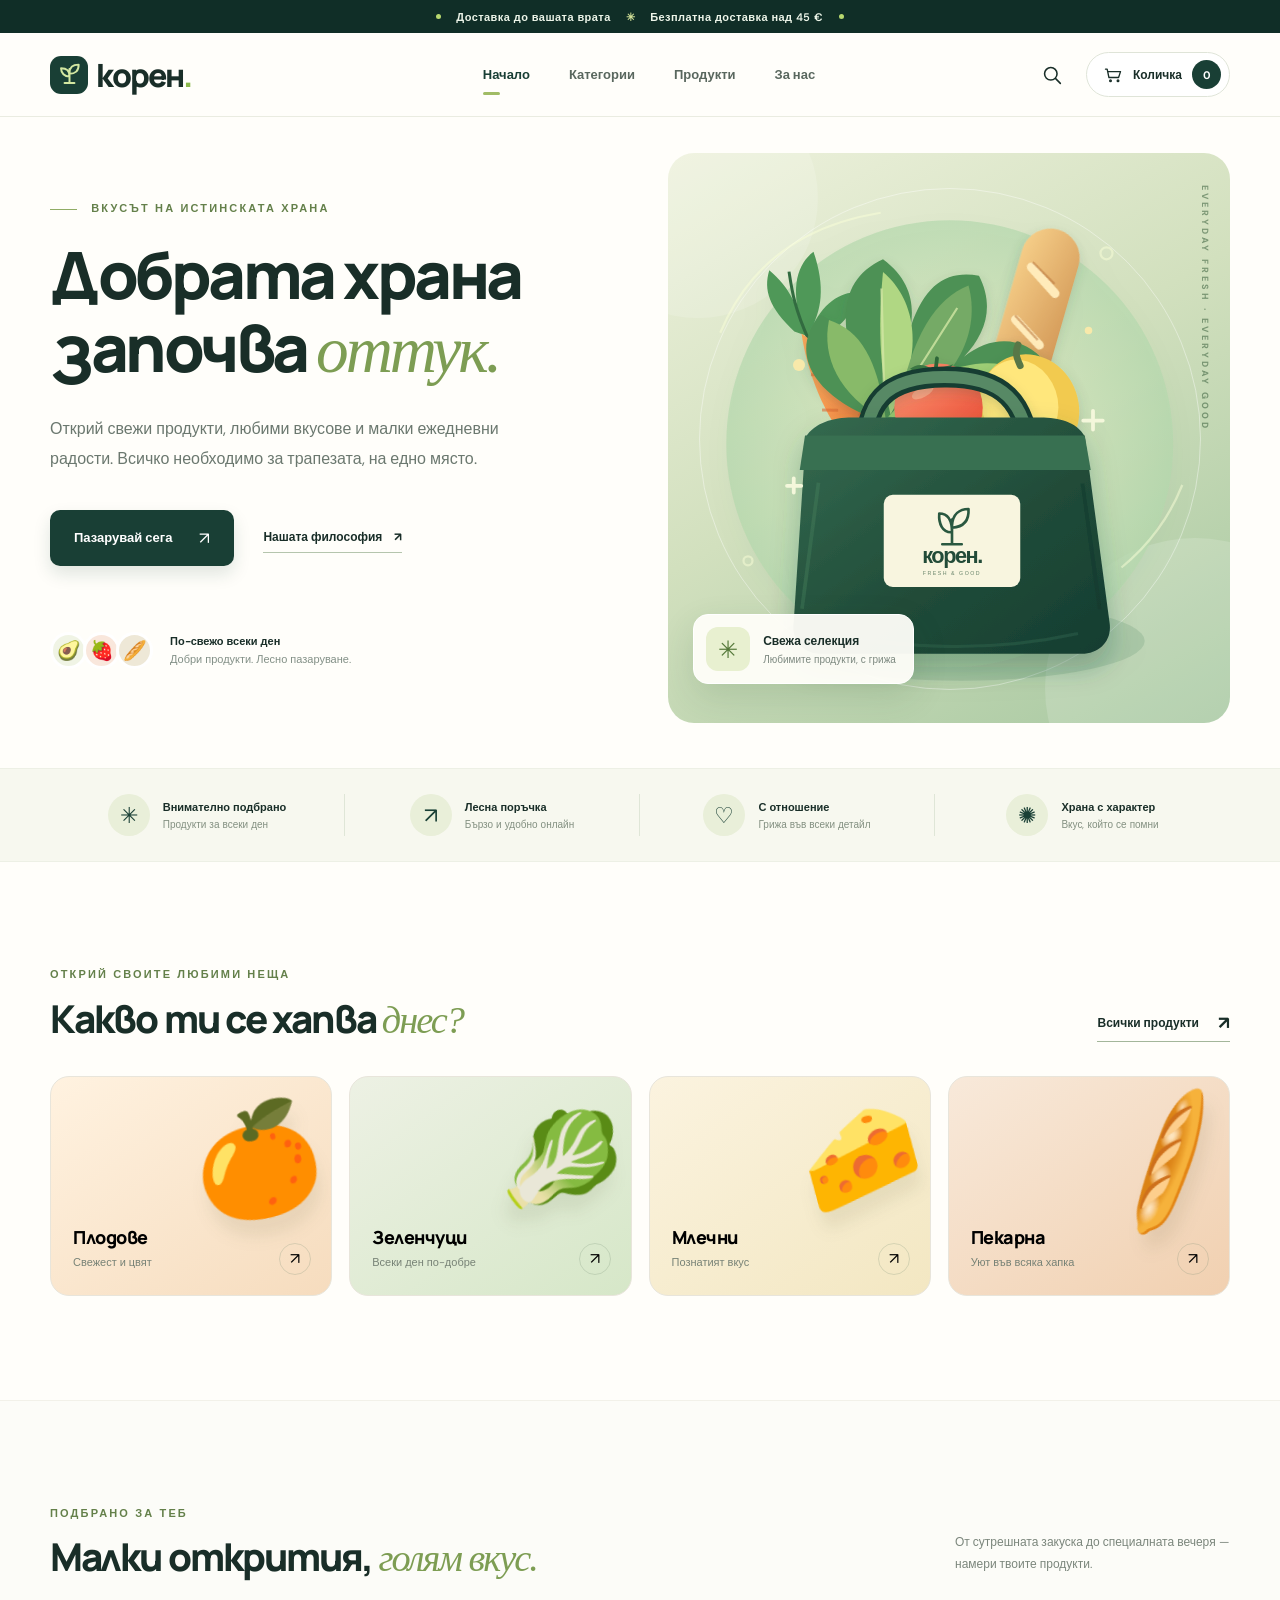
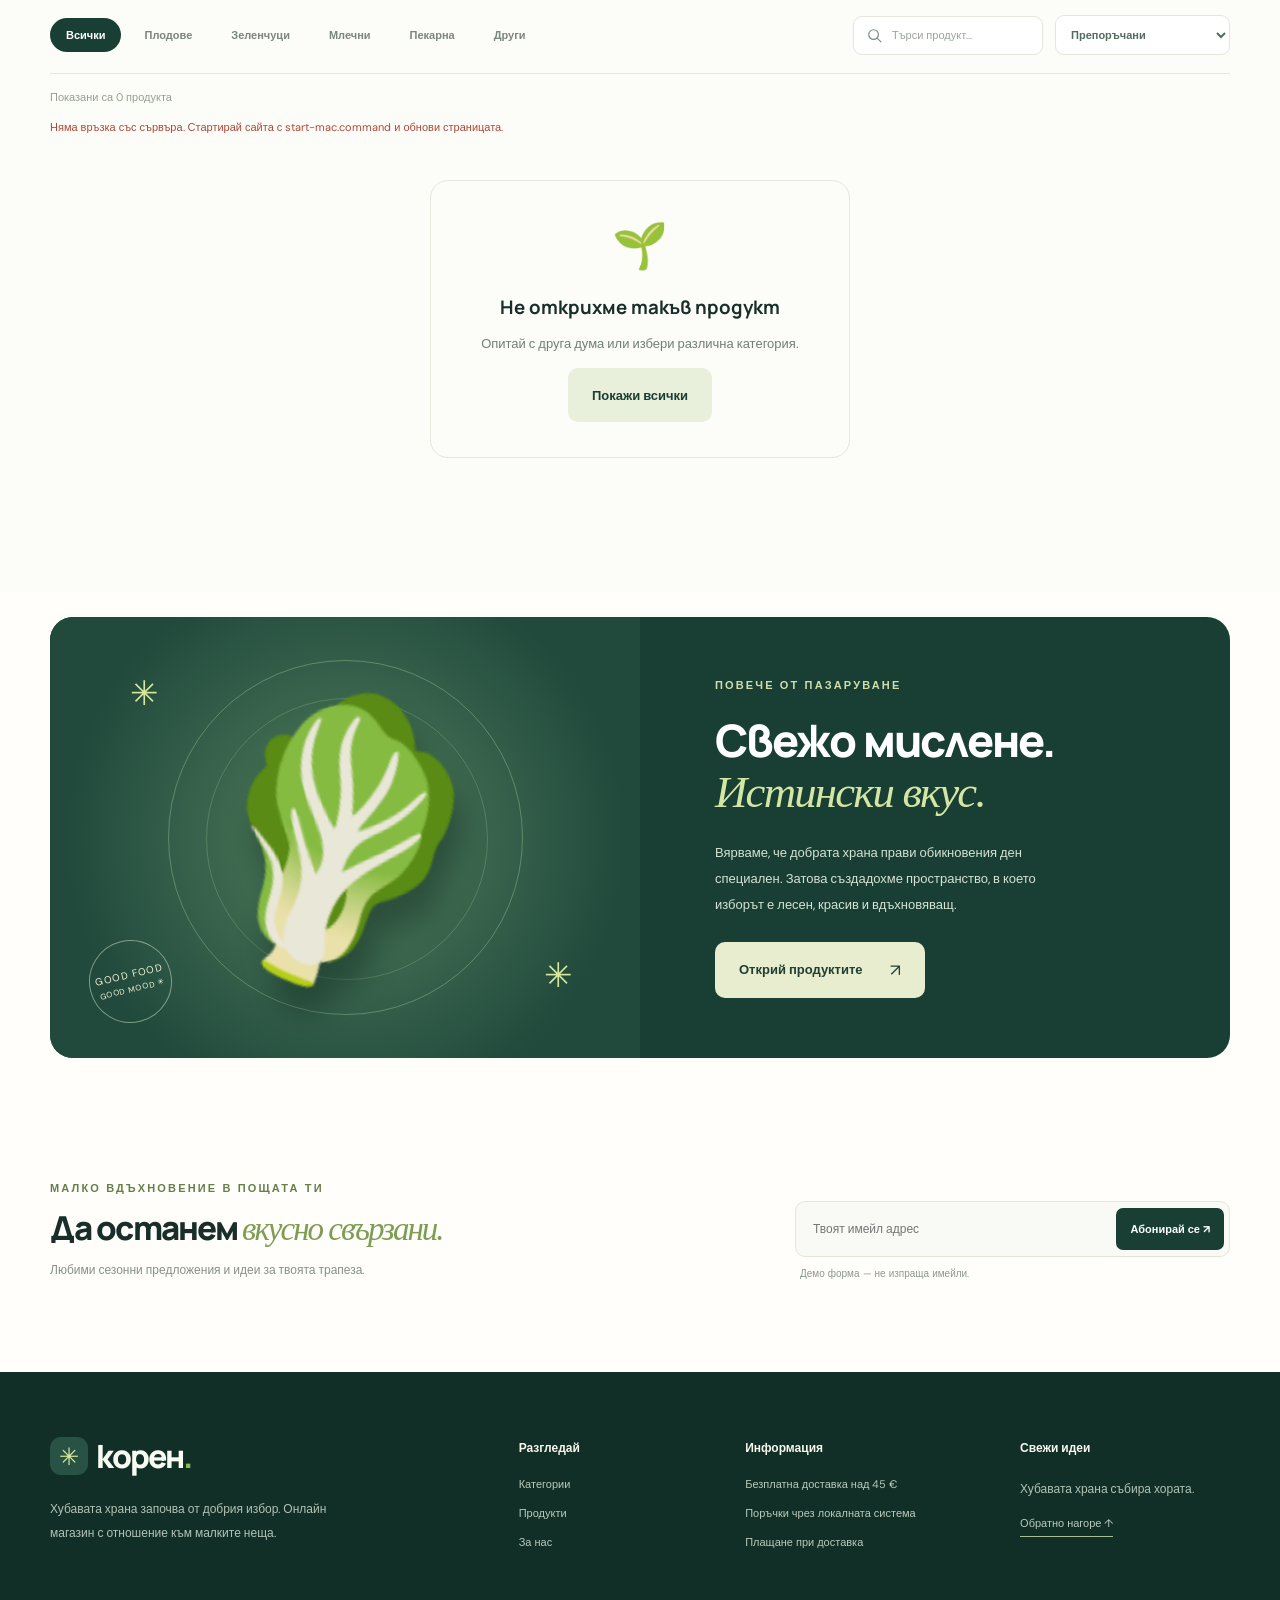
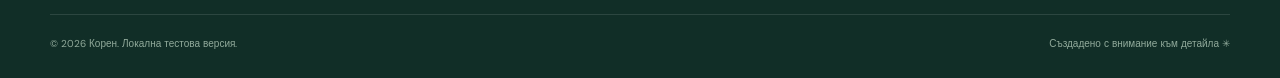
==== index.html @ 438a71ec "Add files via upload" ====
<!doctype html>
<html lang="bg">
<head>
  <meta charset="utf-8" />
  <meta name="viewport" content="width=device-width, initial-scale=1" />
  <meta name="theme-color" content="#193f35" />
  <meta name="description" content="Корен — модерен онлайн магазин за свежи плодове, зеленчуци и внимателно подбрани хранителни продукти." />
  <title>Корен — свежест, която има значение</title>
  <link rel="icon" type="image/svg+xml" href="assets/favicon.svg" />
  <link rel="preconnect" href="https://fonts.googleapis.com" />
  <link rel="preconnect" href="https://fonts.gstatic.com" crossorigin />
  <link href="https://fonts.googleapis.com/css2?family=DM+Sans:wght@400;500;600;700&family=Manrope:wght@400;500;600;700;800&display=swap" rel="stylesheet" />
  <link rel="stylesheet" href="styles.css" />
  <script defer src="app.js"></script>
</head>
<body>
  <a class="skip-link" href="#products">Към продуктите</a>
  <div class="announcement"><span class="announcement-dot"></span> Доставка до вашата врата <span class="announcement-separator">✳</span> Безплатна доставка над 45 € <span class="announcement-dot"></span></div>

  <div class="payment-result" id="paymentResult" role="status" aria-live="polite" hidden></div>

  <header class="site-header" id="top">
    <div class="container header-inner">
      <a class="brand" href="#top" aria-label="Корен — начало">
        <span class="brand-mark" aria-hidden="true"><svg viewBox="0 0 44 44" fill="none"><path d="M22 34V14M22 25c-7 0-12-5-12-12 8 0 12 3 12 12Zm0-5c0-8 5-12 13-12 0 9-5 13-13 13" stroke="currentColor" stroke-width="2.8" stroke-linecap="round" stroke-linejoin="round"/><path d="M15 34h14" stroke="currentColor" stroke-width="2.8" stroke-linecap="round"/></svg></span>
        <span class="brand-name">корен<span class="brand-period">.</span></span>
      </a>
      <nav class="desktop-nav" aria-label="Главна навигация">
        <a class="nav-active" href="#top">Начало</a>
        <a href="#categories">Категории</a>
        <a href="#products">Продукти</a>
        <a href="#story">За нас</a>
      </nav>
      <div class="header-actions">
        <button class="icon-button search-toggle" id="searchToggle" type="button" aria-label="Търси продукти" title="Търси продукти"><svg viewBox="0 0 24 24" fill="none" stroke="currentColor" stroke-width="1.7"><circle cx="10.7" cy="10.7" r="6.8"/><path d="m16 16 5.1 5.1" stroke-linecap="round"/></svg></button>
        <button class="cart-toggle" id="cartToggle" type="button" aria-label="Отвори количката"><svg viewBox="0 0 24 24" fill="none" stroke="currentColor" stroke-width="1.6" aria-hidden="true"><path d="M3 5h2l2.1 10h11.6L21 8H6" stroke-linejoin="round" stroke-linecap="round"/><circle cx="9" cy="19" r="1"/><circle cx="18" cy="19" r="1"/></svg><span>Количка</span><span class="cart-count" id="cartCount" aria-live="polite">0</span></button>
        <button class="mobile-menu-toggle icon-button" id="mobileToggle" type="button" aria-expanded="false" aria-controls="mobileNav" aria-label="Отвори менюто"><svg viewBox="0 0 24 24" fill="none" stroke="currentColor" stroke-width="1.7"><path d="M4 7h16M4 12h16M4 17h16" stroke-linecap="round"/></svg></button>
      </div>
    </div>
    <nav class="mobile-nav" id="mobileNav" aria-label="Мобилна навигация" hidden><a href="#top">Начало</a><a href="#categories">Категории</a><a href="#products">Продукти</a><a href="#story">За нас</a></nav>
  </header>

  <main>
    <section class="hero container" aria-labelledby="hero-heading">
      <div class="hero-content">
        <p class="eyebrow"><span class="mini-line"></span> ВКУСЪТ НА ИСТИНСКАТА ХРАНА</p>
        <h1 id="hero-heading">Добрата храна<br />започва <em>оттук.</em></h1>
        <p class="hero-description">Открий свежи продукти, любими вкусове и малки ежедневни радости. Всичко необходимо за трапезата, на едно място.</p>
        <div class="hero-buttons"><a href="#products" class="button button-primary">Пазарувай сега <span class="button-arrow" aria-hidden="true">↗</span></a><a href="#story" class="text-link">Нашата философия <span aria-hidden="true">↗</span></a></div>
        <div class="hero-social-proof"><div class="small-illustrations" aria-hidden="true"><span>🥑</span><span>🍓</span><span>🥖</span></div><div><strong>По-свежо всеки ден</strong><small>Добри продукти. Лесно пазаруване.</small></div></div>
      </div>
      <div class="hero-visual">
        <div class="hero-shape hero-shape-one" aria-hidden="true"></div>
        <div class="hero-shape hero-shape-two" aria-hidden="true"></div>
        <img class="hero-illustration" src="assets/hero-market.svg" alt="Илюстрация на платнена чанта със свежи плодове, зеленчуци и хляб" />
        <div class="hero-float"><div class="float-icon">✳</div><div><strong>Свежа селекция</strong><span>Любимите продукти, с грижа</span></div></div>
        <span class="hero-vertical" aria-hidden="true">EVERYDAY FRESH · EVERYDAY GOOD</span>
      </div>
    </section>

    <section class="trust-strip" aria-label="Предимства на магазина"><div class="container trust-items">
      <div class="trust-item"><span class="trust-symbol" aria-hidden="true">✳</span><span><strong>Внимателно подбрано</strong><small>Продукти за всеки ден</small></span></div>
      <div class="trust-item"><span class="trust-symbol" aria-hidden="true">↗</span><span><strong>Лесна поръчка</strong><small>Бързо и удобно онлайн</small></span></div>
      <div class="trust-item"><span class="trust-symbol" aria-hidden="true">♡</span><span><strong>С отношение</strong><small>Грижа във всеки детайл</small></span></div>
      <div class="trust-item"><span class="trust-symbol" aria-hidden="true">✺</span><span><strong>Храна с характер</strong><small>Вкус, който се помни</small></span></div>
    </div></section>

    <section class="section categories-section container" id="categories" aria-labelledby="categories-title">
      <div class="section-heading"><div><p class="eyebrow">ОТКРИЙ СВОИТЕ ЛЮБИМИ НЕЩА</p><h2 id="categories-title">Какво ти се хапва <em>днес?</em></h2></div><a href="#products" class="outline-link" id="showAllCategories">Всички продукти <span aria-hidden="true">↗</span></a></div>
      <div class="categories-grid" id="categoriesGrid">
        <button class="category-card category-fruit" type="button" data-category="Плодове"><span class="category-emoji" aria-hidden="true">🍊</span><span class="category-copy"><strong>Плодове</strong><small>Свежест и цвят</small></span><span class="round-arrow" aria-hidden="true">↗</span></button>
        <button class="category-card category-veg" type="button" data-category="Зеленчуци"><span class="category-emoji" aria-hidden="true">🥬</span><span class="category-copy"><strong>Зеленчуци</strong><small>Всеки ден по-добре</small></span><span class="round-arrow" aria-hidden="true">↗</span></button>
        <button class="category-card category-dairy" type="button" data-category="Млечни"><span class="category-emoji" aria-hidden="true">🧀</span><span class="category-copy"><strong>Млечни</strong><small>Познатият вкус</small></span><span class="round-arrow" aria-hidden="true">↗</span></button>
        <button class="category-card category-bread" type="button" data-category="Пекарна"><span class="category-emoji" aria-hidden="true">🥖</span><span class="category-copy"><strong>Пекарна</strong><small>Уют във всяка хапка</small></span><span class="round-arrow" aria-hidden="true">↗</span></button>
      </div>
    </section>

    <section class="section products-section" id="products" aria-labelledby="products-title"><div class="container">
      <div class="section-heading products-heading"><div><p class="eyebrow">ПОДБРАНО ЗА ТЕБ</p><h2 id="products-title">Малки открития, <em>голям вкус.</em></h2></div><p class="section-intro">От сутрешната закуска до специалната вечеря — намери твоите продукти.</p></div>
      <div class="catalog-toolbar"><div class="filter-list" role="group" aria-label="Филтри по категория" id="categoryFilters"><button class="filter-button selected" type="button" data-filter="Всички" aria-pressed="true">Всички</button><button class="filter-button" type="button" data-filter="Плодове" aria-pressed="false">Плодове</button><button class="filter-button" type="button" data-filter="Зеленчуци" aria-pressed="false">Зеленчуци</button><button class="filter-button" type="button" data-filter="Млечни" aria-pressed="false">Млечни</button><button class="filter-button" type="button" data-filter="Пекарна" aria-pressed="false">Пекарна</button><button class="filter-button" type="button" data-filter="Други" aria-pressed="false">Други</button></div><div class="catalog-controls"><label class="catalog-search"><svg viewBox="0 0 24 24" fill="none" stroke="currentColor" stroke-width="1.7" aria-hidden="true"><circle cx="10.7" cy="10.7" r="6.8"/><path d="m16 16 5.1 5.1" stroke-linecap="round"/></svg><input id="productSearch" type="search" placeholder="Търси продукт..." aria-label="Търси продукт" /></label><label class="select-wrap"><span class="sr-only">Подреди продукти</span><select id="sortProducts"><option value="featured">Препоръчани</option><option value="priceAsc">Цена: ниска към висока</option><option value="priceDesc">Цена: висока към ниска</option><option value="name">По име</option></select></label></div></div>
      <p class="results-count" id="resultsCount" aria-live="polite"></p><p id="serverStatus" class="results-count" aria-live="polite">Свързване с магазина...</p>
      <div class="product-grid" id="productGrid"></div>
      <div class="no-results" id="noResults" hidden><span>🌱</span><h3>Не открихме такъв продукт</h3><p>Опитай с друга дума или избери различна категория.</p><button class="button button-secondary" type="button" id="resetFilters">Покажи всички</button></div>
    </div></section>

    <section class="container feature-section" id="story" aria-labelledby="story-title"><div class="feature-panel"><div class="feature-visual"><div class="feature-art-circle"></div><span class="feature-leaf feature-leaf-one">✳</span><span class="feature-leaf feature-leaf-two">✳</span><span class="feature-big-icon" aria-hidden="true">🥬</span><div class="feature-seal">GOOD FOOD<br /><span>GOOD MOOD ✳</span></div></div><div class="feature-content"><p class="eyebrow eyebrow-light">ПОВЕЧЕ ОТ ПАЗАРУВАНЕ</p><h2 id="story-title">Свежо мислене.<br /><em>Истински вкус.</em></h2><p>Вярваме, че добрата храна прави обикновения ден специален. Затова създадохме пространство, в което изборът е лесен, красив и вдъхновяващ.</p><a class="button button-cream" href="#products">Открий продуктите <span class="button-arrow" aria-hidden="true">↗</span></a></div></div></section>

    <section class="container newsletter-section" aria-labelledby="newsletter-title"><div><p class="eyebrow">МАЛКО ВДЪХНОВЕНИЕ В ПОЩАТА ТИ</p><h2 id="newsletter-title">Да останем <em>вкусно свързани.</em></h2><p>Любими сезонни предложения и идеи за твоята трапеза.</p></div><form id="newsletterForm" class="newsletter-form"><label class="sr-only" for="newsletterEmail">Имейл адрес</label><input id="newsletterEmail" type="email" placeholder="Твоят имейл адрес" autocomplete="email" required /><button type="submit" aria-label="Демонстрация на абонамент">Абонирай се ↗</button><span class="form-message" id="newsletterMessage" aria-live="polite">Демо форма — не изпраща имейли.</span></form></section>
  </main>

  <footer class="site-footer"><div class="container"><div class="footer-grid"><div class="footer-about"><a class="brand brand-footer" href="#top"><span class="brand-mark" aria-hidden="true">✳</span><span class="brand-name">корен<span class="brand-period">.</span></span></a><p>Хубавата храна започва от добрия избор. Онлайн магазин с отношение към малките неща.</p></div><div class="footer-column"><h3>Разгледай</h3><a href="#categories">Категории</a><a href="#products">Продукти</a><a href="#story">За нас</a></div><div class="footer-column"><h3>Информация</h3><span>Безплатна доставка над 45 €</span><span>Поръчки чрез локалната система</span><span>Плащане при доставка</span></div><div class="footer-column"><h3>Свежи идеи</h3><p>Хубавата храна събира хората.</p><a href="#top" class="back-to-top">Обратно нагоре ↑</a></div></div><div class="footer-bottom"><span>© <span id="currentYear"></span> Корен. Локална тестова версия.</span><span>Създадено с внимание към детайла ✳</span></div></div></footer>

  <div class="overlay" id="overlay" hidden></div>
  <aside class="cart-drawer" id="cartDrawer" role="dialog" aria-modal="true" aria-label="Твоята количка" aria-hidden="true" tabindex="-1"><div class="drawer-header"><div><p class="eyebrow">ТВОЯТ ИЗБОР</p><h2>Количка <span id="drawerItemCount">(0)</span></h2></div><button class="close-button" id="closeCart" aria-label="Затвори количката" type="button">×</button></div><div class="cart-items" id="cartItems"></div><div class="cart-bottom" id="cartBottom"><div class="shipping-progress" id="shippingProgress"></div><div class="summary-line"><span>Продукти</span><strong id="subtotal">0,00 €</strong></div><div class="summary-line"><span>Доставка</span><strong id="delivery">0,00 €</strong></div><div class="summary-total"><span>Общо</span><strong id="total">0,00 €</strong></div><button id="checkoutButton" class="button button-primary checkout-button" type="button">Към поръчка <span aria-hidden="true">↗</span></button><p class="demo-note">Наличността и окончателната сума се проверяват при изпращане на поръчката.</p></div></aside>

  <div class="modal-shell" id="productModal" role="dialog" aria-modal="true" aria-labelledby="modalProductTitle" aria-hidden="true" tabindex="-1"><button type="button" class="close-button modal-close" id="closeProductModal" aria-label="Затвори">×</button><div id="modalProductContent"></div></div>

  <div class="modal-shell checkout-modal" id="checkoutModal" role="dialog" aria-modal="true" aria-labelledby="checkoutTitle" aria-hidden="true" tabindex="-1"><button type="button" class="close-button modal-close" id="closeCheckout" aria-label="Затвори">×</button><div class="checkout-inner"><p class="eyebrow">ПОСЛЕДНА СТЪПКА</p><h2 id="checkoutTitle">Твоята поръчка</h2><p>Попълни данните за доставка. Те ще бъдат записани локално за обработване на поръчката.</p><form id="checkoutForm"><label>Име и фамилия<input type="text" name="name" autocomplete="name" required minlength="2" /></label><label>Имейл<input type="email" name="email" autocomplete="email" required /></label><label>Телефон<input type="tel" name="phone" autocomplete="tel" required minlength="6" /></label><label>Адрес за доставка<textarea name="address" rows="2" required minlength="8"></textarea></label><label>Начин на плащане<select name="payment_method" id="paymentMethod"><option value="cod">Плащане при доставка</option></select></label><p class="demo-note" id="stripeMethodNote" hidden>Ще бъдеш пренасочен към защитената платежна страница на Stripe.</p><p class="demo-note">Лична информация: предоставените данни се използват за обработка и доставка на поръчката. Публикувай политика за поверителност преди пускане на сайта.</p><div class="checkout-summary"><span>Обща сума:</span><strong id="checkoutTotal"></strong></div><button type="submit" class="button button-primary">Изпрати поръчката ↗</button><p id="checkoutError" class="checkout-error" role="alert" style="color:#b24334"></p></form><div class="checkout-success" id="checkoutSuccess" hidden><span>✳</span><h3>Поръчката е приета!</h3><p>Номер на поръчката: <strong id="orderReference"></strong>. Очаквай връзка за потвърждение на доставката.</p><button type="button" class="button button-secondary" id="finishCheckout">Продължи с пазаруването</button></div></div></div>

  <div class="toast" id="toast" role="status" aria-live="polite"></div>
</body>
</html>
---- styles.css ----
:root{--ink:#192e28;--forest:#193f35;--forest-deep:#102e27;--muted:#708078;--cream:#faf9f4;--paper:#fffefa;--lime:#d6e89d;--line:#e4e8dc;--radius:20px;--shadow:0 20px 55px rgba(21,51,38,.1)}
*{box-sizing:border-box}html{scroll-behavior:smooth;scroll-padding-top:106px}body{margin:0;background:var(--paper);color:var(--ink);font-family:"DM Sans",Arial,sans-serif;-webkit-font-smoothing:antialiased}button,input,select,textarea{font:inherit}button{cursor:pointer}button:disabled{cursor:not-allowed;opacity:.45}a{color:inherit;text-decoration:none}img{display:block;max-width:100%}::selection{background:var(--lime);color:var(--forest)}:focus-visible{outline:3px solid #a0bf56;outline-offset:3px}.container{max-width:1320px;width:min(100% - 100px,1320px);margin-inline:auto}.sr-only{position:absolute;width:1px;height:1px;padding:0;margin:-1px;overflow:hidden;clip:rect(0,0,0,0);white-space:nowrap;border:0}.skip-link{position:fixed;top:-70px;left:16px;background:var(--forest);color:#fff;z-index:200;padding:14px 20px}.skip-link:focus{top:8px}
.announcement{background:var(--forest-deep);color:#edf5e9;min-height:33px;display:flex;justify-content:center;align-items:center;gap:15px;font-size:11px;letter-spacing:.04em;font-weight:600}.announcement-dot{height:5px;width:5px;background:#b8d86f;border-radius:50%}.announcement-separator{color:#d0df97;font-size:11px}.site-header{background:rgba(255,254,250,.96);backdrop-filter:blur(16px);position:sticky;top:0;z-index:30;border-bottom:1px solid rgba(229,232,219,.8)}.header-inner{height:83px;display:flex;align-items:center;justify-content:space-between;gap:32px}.brand{display:inline-flex;align-items:center;gap:8px;white-space:nowrap}.brand-mark{width:38px;height:38px;border-radius:11px;background:var(--forest);color:#d3e7a1;display:grid;place-items:center}.brand-mark svg{height:31px;width:31px}.brand-name{font-family:Manrope,Arial,sans-serif;font-size:32px;font-weight:800;letter-spacing:-2px;line-height:1}.brand-period{color:#8bb94c}.desktop-nav{display:flex;align-items:center;gap:39px;margin-left:75px}.desktop-nav a{font-size:13px;font-weight:700;color:#59675e;transition:color .2s}.desktop-nav a:hover,.desktop-nav .nav-active{color:var(--forest)}.nav-active{position:relative}.desktop-nav .nav-active:after{content:"";position:absolute;height:3px;width:17px;background:#a1bc65;left:0;bottom:-12px;border-radius:3px}.header-actions{display:flex;align-items:center;gap:14px}.icon-button{display:grid;place-items:center;width:40px;height:40px;border:0;background:transparent;color:var(--ink);border-radius:50%;transition:background .2s}.icon-button:hover{background:#edf2e8}.icon-button svg{width:22px;height:22px}.cart-toggle{border:1px solid #dfe4d8;border-radius:30px;background:#fff;display:inline-flex;align-items:center;gap:10px;padding:7px 8px 7px 16px;color:var(--ink);font-size:12px;font-weight:700;transition:box-shadow .2s}.cart-toggle:hover{box-shadow:0 7px 20px #153a2b13}.cart-toggle svg{width:20px;height:20px}.cart-count{display:grid;place-items:center;background:var(--forest);color:#fff;border-radius:50%;min-width:29px;height:29px;padding:0 5px;font-size:11px}.mobile-menu-toggle,.mobile-nav{display:none}
.hero{display:grid;grid-template-columns:1.01fr .99fr;gap:45px;min-height:650px;padding-top:36px;padding-bottom:45px}.hero-content{display:flex;flex-direction:column;justify-content:center;align-items:flex-start;padding:16px 0 23px}.eyebrow{color:#64804a;font-size:11px;letter-spacing:2.15px;font-weight:800;line-height:1.6;margin:0 0 20px}.mini-line{display:inline-block;width:27px;height:1px;background:#90ac65;margin-right:9px;vertical-align:middle}.hero h1,.section h2,.feature-content h2,.newsletter-section h2{font-family:Manrope,Arial,sans-serif;font-weight:800;letter-spacing:-3.5px;line-height:1.12}.hero h1{font-size:clamp(47px,5.1vw,78px);margin:0 0 27px;white-space:nowrap}.hero h1 em,.section h2 em,.feature-content h2 em,.newsletter-section h2 em{font-family:Georgia,serif;font-weight:400;letter-spacing:-3px;color:#7d9d53}.hero-description{font-size:16px;line-height:1.9;max-width:470px;margin:0;color:#6b786f}.hero-buttons{display:flex;align-items:center;gap:29px;margin-top:35px}.button{border:0;border-radius:10px;display:inline-flex;justify-content:center;align-items:center;gap:27px;padding:17px 24px;font-size:13px;font-weight:800;min-height:54px;transition:transform .2s,background .2s,box-shadow .2s;white-space:nowrap}.button:hover{transform:translateY(-2px)}.button-primary{background:var(--forest);color:#fff;box-shadow:0 8px 17px rgba(19,60,44,.13)}.button-primary:hover{background:#285848}.button-arrow{font-size:17px;font-weight:400}.text-link{display:inline-flex;gap:12px;align-items:center;border-bottom:1px solid #b5c5ad;padding:7px 0;font-size:12px;font-weight:800}.text-link:hover{color:#738d47}.hero-social-proof{display:flex;align-items:center;gap:17px;margin-top:66px}.small-illustrations{display:flex;padding-left:4px}.small-illustrations span{display:grid;place-items:center;font-size:19px;height:37px;width:37px;background:#f0f4e5;border:3px solid #fff;border-radius:50%;margin-left:-4px}.small-illustrations span:nth-child(2){background:#f9e7dc}.small-illustrations span:nth-child(3){background:#eee8d7}.hero-social-proof strong{display:block;font-size:11px;font-weight:800}.hero-social-proof small{font-size:11px;color:#839087;display:block;margin-top:4px}.hero-visual{position:relative;min-height:570px;border-radius:26px;overflow:hidden;background:linear-gradient(150deg,#edf1dc 1%,#d2e0be 47%,#a7c8a1 100%);isolation:isolate}.hero-visual:before{position:absolute;content:"";width:500px;height:500px;border:1px solid rgba(255,255,255,.4);border-radius:50%;left:calc(50% - 250px);top:calc(50% - 250px)}.hero-illustration{position:absolute;width:112%;max-width:none;left:-6%;top:2%;height:100%;object-fit:contain;filter:drop-shadow(0 10px 12px rgba(20,65,44,.04))}.hero-shape{position:absolute;z-index:-1;border-radius:50%;background:rgba(255,255,255,.15)}.hero-shape-one{width:240px;height:240px;left:-90px;top:-75px}.hero-shape-two{width:300px;height:300px;right:-115px;bottom:-115px}.hero-float{position:absolute;bottom:39px;left:25px;padding:12px 17px 12px 12px;background:rgba(255,254,249,.95);border:1px solid #fff;border-radius:15px;display:flex;align-items:center;gap:13px;box-shadow:0 13px 35px #244e2923}.float-icon{height:44px;width:44px;border-radius:12px;display:grid;place-items:center;background:#e8f0d0;color:#547839;font-size:24px}.hero-float strong{display:block;font-size:12px;font-weight:800}.hero-float span{display:block;font-size:10px;color:#7d8980;margin-top:4px}.hero-vertical{position:absolute;right:19px;top:32px;writing-mode:vertical-rl;font-size:9px;letter-spacing:3px;font-weight:800;color:#42674499}
.trust-strip{background:#f7f8ef;border-block:1px solid #edf0e5}.trust-items{display:grid;grid-template-columns:repeat(4,1fr);padding-block:25px}.trust-item{display:flex;gap:13px;align-items:center;justify-content:center;border-right:1px solid #dfe6d7}.trust-item:last-child{border:0}.trust-symbol{width:42px;height:42px;background:#e9efd9;color:var(--forest);border-radius:50%;display:grid;place-items:center;font-size:22px}.trust-item strong{font-size:11px;font-weight:800;display:block}.trust-item small{font-size:10px;display:block;margin-top:4px;color:#839081}
.section{padding-block:104px}.section-heading{display:flex;justify-content:space-between;align-items:end;gap:25px;margin-bottom:34px}.section-heading .eyebrow{margin-bottom:13px}.section h2,.newsletter-section h2{font-size:clamp(31px,3vw,43px);margin:0;letter-spacing:-1.9px}.section h2 em,.newsletter-section h2 em{letter-spacing:-2px}.outline-link{font-size:12px;font-weight:800;display:flex;gap:19px;align-items:center;padding-bottom:6px;border-bottom:1px solid #a3b69a;white-space:nowrap}.outline-link:hover{color:#649348}.outline-link span{font-size:18px}.categories-grid{display:grid;grid-template-columns:repeat(4,1fr);gap:17px}.category-card{min-height:220px;position:relative;overflow:hidden;text-align:left;border:1px solid #e8e5db;border-radius:19px;padding:23px 22px;background:#faf3e6;transition:transform .25s,box-shadow .25s}.category-card:hover{transform:translateY(-6px);box-shadow:var(--shadow)}.category-fruit{background:linear-gradient(145deg,#fff2e0,#f6dcbe)}.category-veg{background:linear-gradient(145deg,#edf1e4,#d6e7c8)}.category-dairy{background:linear-gradient(145deg,#fbf3df,#f3e7c2)}.category-bread{background:linear-gradient(145deg,#f8e9da,#f1d0b0)}.category-emoji{position:absolute;right:9px;top:12px;font-size:104px;line-height:1.4;transform:rotate(-14deg);filter:drop-shadow(0 17px 8px rgba(62,70,25,.09));transition:transform .3s}.category-card:hover .category-emoji{transform:scale(1.07) rotate(-8deg)}.category-veg .category-emoji{transform:rotate(15deg);right:1px}.category-dairy .category-emoji{font-size:97px}.category-bread .category-emoji{transform:rotate(-24deg);right:-6px}.category-copy{position:absolute;left:22px;bottom:26px}.category-copy strong{display:block;font-family:Manrope,sans-serif;font-weight:800;font-size:18px;letter-spacing:-.5px}.category-copy small{display:block;font-size:11px;margin-top:6px;color:#778276}.round-arrow{position:absolute;right:20px;bottom:20px;width:32px;height:32px;border-radius:50%;display:grid;place-items:center;border:1px solid #738a733d;font-size:16px}
.products-section{background:#fcfcf8;border-top:1px solid #f2f1e9}.products-heading{margin-bottom:35px}.section-intro{margin:0 0 5px;color:#7b867c;max-width:275px;font-size:12px;line-height:1.8}.catalog-toolbar{display:flex;align-items:center;justify-content:space-between;gap:22px;flex-wrap:wrap;padding-bottom:18px;border-bottom:1px solid var(--line)}.filter-list{display:flex;align-items:center;flex-wrap:wrap;gap:7px}.filter-button{border:1px solid transparent;background:transparent;color:#7b867c;border-radius:20px;padding:9px 15px;font-size:11px;font-weight:800;transition:background .2s,color .2s}.filter-button:hover{background:#edf2e8}.filter-button.selected{background:var(--forest);color:#fff}.catalog-controls{display:flex;align-items:center;gap:12px}.catalog-search{min-width:190px;border:1px solid #e3e7dd;background:#fff;border-radius:9px;padding:0 12px;height:39px;display:flex;align-items:center;gap:7px}.catalog-search svg{height:17px;width:17px;color:#78907f}.catalog-search input{background:none;border:0;outline:0;width:140px;min-width:0;font-size:11px;color:var(--ink)}.catalog-search input::placeholder{color:#9aa59a}.select-wrap select{border:1px solid #e3e7dd;background:#fff;border-radius:9px;color:#556b5c;font-size:11px;font-weight:700;padding:11px 29px 11px 11px;max-width:175px}.results-count{font-size:11px;color:#94a092;margin:16px 0}.product-grid{display:grid;grid-template-columns:repeat(4,minmax(0,1fr));gap:28px 18px}.product-card{min-width:0;position:relative}.product-image-area{position:relative}.product-image-button{display:block;width:100%;padding:0;background:none;border:0;text-align:left}.product-image-wrap{aspect-ratio:1/1;overflow:hidden;border-radius:16px;position:relative;display:grid;place-items:center;background:var(--tint,#f0f2e9)}.product-image{position:relative;z-index:1;width:100%;height:100%;object-fit:cover;transition:transform .5s}.product-card:hover .product-image{transform:scale(1.08)}.product-emoji{font-size:105px;position:absolute;z-index:0;line-height:1;filter:drop-shadow(0 12px 7px #46552716)}.product-image-wrap.no-image .product-image{display:none}.product-image-wrap.no-image .product-emoji{z-index:2}.product-badge{position:absolute;z-index:3;top:13px;left:13px;background:#fffdf8;color:#416844;border-radius:6px;padding:8px 10px;font-size:9px;font-weight:800;letter-spacing:.35px}.product-badge.sale{background:#fbede2;color:#b05b35}.quick-add{position:absolute;bottom:13px;right:13px;width:40px;height:40px;z-index:3;border:0;background:#fff;color:var(--forest);border-radius:50%;box-shadow:0 4px 20px #142f2921;font-size:26px;font-weight:400;display:grid;place-items:center;transition:transform .2s,background .2s}.quick-add:hover{background:var(--forest);color:#fff;transform:scale(1.08)}.product-details{padding:16px 2px}.product-category{font-size:10px;color:#8f9c8e;margin:0 0 7px}.product-title{font-family:Manrope,sans-serif;display:block;font-size:14px;font-weight:800;letter-spacing:-.3px;line-height:1.45;background:none;border:0;padding:0;color:var(--ink);text-align:left}.product-title:hover{color:#62914a}.product-bottom{display:flex;justify-content:space-between;gap:10px;align-items:center;margin-top:11px}.product-price{font-size:16px;font-weight:800}.product-price small{color:#9ca99a;font-size:11px;font-weight:500}.product-old-price{text-decoration:line-through;color:#a7b0a5;font-size:11px;margin-left:7px}.product-unit{font-size:10px;color:#94a093}.no-results{margin:30px auto;max-width:420px;text-align:center;border:1px solid var(--line);border-radius:18px;padding:35px}.no-results span{font-size:45px}.no-results h3{font-family:Manrope;margin-bottom:5px}.no-results p{color:var(--muted);line-height:1.7;font-size:13px}.button-secondary{background:#e8efda;color:var(--forest)}
.feature-section{padding-block:25px 89px}.feature-panel{background:var(--forest);color:#fff;min-height:412px;border-radius:23px;display:grid;grid-template-columns:1fr 1fr;overflow:hidden}.feature-visual{position:relative;min-height:412px;background:radial-gradient(circle at 50% 50%,#527e5b 0%,#2d5745 57%,#21493c 76%);display:grid;place-items:center;overflow:hidden}.feature-art-circle{position:absolute;width:355px;height:355px;border:1px solid #b9e5ab55;border-radius:50%}.feature-art-circle:before{position:absolute;content:"";width:280px;height:280px;border:1px solid #b9e5ab39;border-radius:50%;inset:37px}.feature-big-icon{font-size:245px;filter:drop-shadow(0 30px 15px #0b241c6e);transform:rotate(-15deg);z-index:1}.feature-leaf{position:absolute;color:#d6e899;font-size:34px}.feature-leaf-one{top:54px;left:80px}.feature-leaf-two{right:68px;bottom:60px}.feature-seal{position:absolute;left:39px;bottom:35px;border:1px solid #bed5bd96;border-radius:50%;height:83px;width:83px;transform:rotate(-14deg);display:flex;flex-direction:column;align-items:center;justify-content:center;text-align:center;font-size:10px;line-height:1.7;letter-spacing:.8px;color:#f1f5da}.feature-seal span{font-size:8px}.feature-content{display:flex;flex-direction:column;justify-content:center;align-items:start;padding:60px 75px}.eyebrow-light{color:#cedfab}.feature-content h2{font-size:clamp(34px,3.5vw,48px);letter-spacing:-1.9px;margin:0}.feature-content h2 em{color:#d4e6a3;letter-spacing:-1.8px}.feature-content p:not(.eyebrow){font-size:13px;color:#d4e2d4;max-width:365px;line-height:2;margin:23px 0 24px}.button-cream{background:#e8edcf;color:#1e4134}.button-cream:hover{background:#fff}.newsletter-section{display:flex;align-items:center;justify-content:space-between;gap:50px;padding-block:33px 94px}.newsletter-section .eyebrow{margin-bottom:12px}.newsletter-section h2{font-size:33px}.newsletter-section p:not(.eyebrow){color:#869189;font-size:12px;margin:15px 0 0}.newsletter-form{min-width:390px;max-width:435px;flex:1;position:relative;display:flex;align-items:center;height:56px;padding:5px;border:1px solid #e1e7d9;border-radius:10px;background:#f9faf5}.newsletter-form input{flex:1;min-width:0;border:0;background:transparent;padding:0 12px;font-size:12px;outline:none}.newsletter-form button{border:0;border-radius:7px;background:var(--forest);color:#fff;font-size:11px;font-weight:800;padding:14px;white-space:nowrap}.newsletter-form button:hover{background:#2a624c}.form-message{position:absolute;top:65px;left:4px;color:#8b998d;font-size:10px}
.site-footer{background:#112e27;color:#eaf1e7;padding-top:65px}.footer-grid{display:grid;grid-template-columns:2.5fr 1fr 1.3fr 1.3fr;gap:65px;padding-bottom:57px}.brand-footer .brand-mark{color:#d7eb9b;background:#285344;font-size:24px}.brand-footer .brand-name{color:#f8fbf1}.footer-about p,.footer-column p{max-width:277px;color:#b1c3b6;font-size:12px;line-height:2;margin-top:22px}.footer-column{display:flex;flex-direction:column;align-items:start;gap:15px}.footer-column h3{font-size:12px;margin:3px 0 6px;color:#f7f7ed}.footer-column a,.footer-column span{font-size:11px;color:#b9cbbb}.footer-column a:hover{color:#d6e99a}.footer-column p{margin:0}.back-to-top{border-bottom:1px solid #a4be92;padding-bottom:6px}.footer-bottom{border-top:1px solid #ffffff1d;display:flex;justify-content:space-between;gap:15px;padding:22px 0 28px;font-size:10px;color:#91aa9b}
.overlay{position:fixed;inset:0;background:#0b211dd0;z-index:70;backdrop-filter:blur(4px)}.overlay[hidden]{display:none}.cart-drawer{background:#fffefa;position:fixed;z-index:80;right:0;top:0;bottom:0;width:min(465px,100vw);display:flex;flex-direction:column;transform:translateX(102%);transition:transform .34s cubic-bezier(.22,1,.36,1);box-shadow:-20px 0 60px #0d281929;visibility:hidden}.cart-drawer.open{transform:translateX(0);visibility:visible}.drawer-header{padding:29px 30px 24px;display:flex;justify-content:space-between;align-items:center;border-bottom:1px solid var(--line)}.drawer-header .eyebrow{margin:0 0 7px}.drawer-header h2{font-family:Manrope,sans-serif;font-size:28px;letter-spacing:-1px;margin:0}.drawer-header h2 span{color:#9aaa9e;font-size:18px}.close-button{border:1px solid #e1e7dd;color:#536d58;background:#fff;border-radius:50%;width:37px;height:37px;font-size:26px;font-weight:300;display:grid;place-items:center;line-height:1}.close-button:hover{background:#eef3e9}.cart-items{overflow:auto;flex:1;padding:20px 30px}.empty-cart{text-align:center;display:flex;align-items:center;flex-direction:column;justify-content:center;min-height:300px}.empty-cart-icon{font-size:60px;filter:saturate(.8)}.empty-cart h3{font-family:Manrope,sans-serif;margin:16px 0 0}.empty-cart p{color:#809082;font-size:12px;line-height:1.7;margin:8px 0 21px}.cart-row{display:flex;align-items:center;gap:15px;padding-block:16px;border-bottom:1px solid var(--line)}.cart-thumb{width:89px;height:89px;border-radius:11px;flex:0 0 89px;overflow:hidden;display:grid;place-items:center;position:relative;background:var(--tint,#eef0e3)}.cart-thumb img{width:100%;height:100%;object-fit:cover;position:relative;z-index:1}.cart-thumb.no-image img{display:none}.cart-thumb span{font-size:39px;position:absolute}.cart-thumb.no-image span{z-index:2}.cart-row-info{flex:1;min-width:0}.cart-row-info h3{font-size:12px;margin:0 0 7px}.cart-row-info p{font-size:10px;color:#8d9a8b;margin:0}.cart-row-price{font-size:13px;font-weight:800;white-space:nowrap;margin-top:9px}.quantity-controls{display:inline-flex;align-items:center;border:1px solid #dee8d9;border-radius:7px;overflow:hidden;margin-top:11px}.quantity-controls button{border:0;background:transparent;width:28px;height:27px;font-size:17px;color:var(--forest)}.quantity-controls button:hover{background:#edf3e5}.quantity-controls span{font-size:11px;font-weight:800;min-width:26px;text-align:center}.remove-item{border:0;background:transparent;color:#9a9f94;font-size:11px;text-decoration:underline;padding:10px 0 0}.remove-item:hover{color:#bc5b43}.cart-bottom{border-top:1px solid var(--line);padding:20px 30px 24px}.shipping-progress{font-size:11px;color:#60785f;background:#f0f5e6;border-radius:9px;padding:12px;margin-bottom:18px;text-align:center}.shipping-progress .progress-track{height:4px;background:#dce8d0;border-radius:10px;margin-top:10px;overflow:hidden}.shipping-progress .progress-fill{height:100%;background:#8fb452;border-radius:10px;transition:width .25s}.summary-line{display:flex;justify-content:space-between;font-size:12px;color:#7c8b7d;margin-bottom:13px}.summary-line strong{color:var(--ink);font-weight:700}.summary-total{border-top:1px solid var(--line);margin-top:16px;padding-top:17px;display:flex;justify-content:space-between;font-size:15px;font-weight:800}.summary-total strong{font-size:21px}.checkout-button{width:100%;margin-top:20px;justify-content:space-between}.demo-note{margin:12px 0 0;font-size:10px;text-align:center;color:#98a499}
.modal-shell{z-index:90;position:fixed;inset:50% auto auto 50%;transform:translate(-50%,-46%) scale(.97);max-width:calc(100vw - 30px);width:760px;max-height:min(90vh,850px);overflow:auto;background:#fffefa;border-radius:20px;box-shadow:0 30px 80px #0a211d65;visibility:hidden;opacity:0;transition:transform .2s,opacity .2s,visibility .2s}.modal-shell.open{visibility:visible;opacity:1;transform:translate(-50%,-50%) scale(1)}.modal-close{position:absolute;top:16px;right:16px;z-index:3}.modal-product{display:grid;grid-template-columns:1fr 1fr;min-height:390px}.modal-product-image{background:var(--tint,#f0f3e8);position:relative;display:grid;place-items:center;overflow:hidden;min-height:360px}.modal-product-image img{position:relative;width:100%;height:100%;object-fit:cover;z-index:1}.modal-product-image.no-image img{display:none}.modal-product-image span{position:absolute;font-size:145px}.modal-product-image.no-image span{z-index:2}.modal-product-content{padding:64px 36px 35px}.modal-product-content .eyebrow{margin-bottom:9px}.modal-product-content h2{font-family:Manrope;font-size:29px;line-height:1.2;letter-spacing:-1px;margin:0 0 14px}.modal-product-content p{color:#718173;font-size:13px;line-height:1.9}.modal-product-content .modal-price{color:var(--forest);font-weight:800;font-size:28px;margin:25px 0}.modal-product-content .modal-price small{color:#91a093;font-size:12px;font-weight:400}.modal-product-content .button{width:100%;justify-content:space-between}.checkout-modal{width:495px}.checkout-inner{padding:40px}.checkout-inner h2{font-family:Manrope;font-size:28px;letter-spacing:-1px;margin:0}.checkout-inner>p:not(.eyebrow){font-size:12px;color:#788a7a;line-height:1.7;margin:12px 0 20px}.checkout-inner form{display:grid;gap:13px}.checkout-inner label{display:grid;gap:6px;color:#516c58;font-size:11px;font-weight:800}.checkout-inner input,.checkout-inner textarea{width:100%;font-size:13px;color:var(--ink);border:1px solid #dce5d9;border-radius:8px;background:#fbfcf8;padding:12px;resize:vertical}.checkout-summary{display:flex;align-items:center;justify-content:space-between;padding-block:13px;border-top:1px solid #e2e9df;margin-top:7px;font-size:13px}.checkout-summary strong{font-size:20px}.checkout-inner .button{width:100%;justify-content:space-between}.checkout-success{text-align:center;padding:15px 0}.checkout-success span{font-size:50px;color:#85a45b}.checkout-success h3{font-size:21px}.checkout-success p{font-size:13px;color:#718173;line-height:1.8}.checkout-success button{margin-top:12px;justify-content:center!important}.toast{position:fixed;z-index:110;left:50%;bottom:28px;transform:translate(-50%,25px);opacity:0;visibility:hidden;background:#183e32;color:#fff;border:1px solid #5b876b;border-radius:10px;padding:13px 18px;font-size:12px;box-shadow:0 12px 35px #0e2f2c35;transition:all .25s;max-width:calc(100vw - 30px);text-align:center}.toast.show{visibility:visible;opacity:1;transform:translate(-50%,0)}body.modal-open{overflow:hidden}
@media(max-width:1100px){.container{width:min(100% - 64px,1320px)}.desktop-nav{margin-left:15px;gap:24px}.hero{gap:20px;min-height:565px}.hero h1{font-size:clamp(46px,5.2vw,65px)}.hero-visual{min-height:500px}.hero-social-proof{margin-top:45px}.trust-item{gap:8px}.trust-symbol{height:35px;width:35px}.product-grid{gap:20px 15px}.feature-content{padding:45px}.catalog-toolbar{gap:12px}.footer-grid{gap:33px}}
@media(max-width:780px){.container{width:min(100% - 38px,1320px)}.announcement{font-size:10px;gap:9px}.site-header .header-inner{height:70px}.brand-name{font-size:29px}.brand-mark{height:34px;width:34px}.desktop-nav{display:none}.mobile-menu-toggle{display:grid}.mobile-nav:not([hidden]){display:flex;flex-direction:column;gap:0;border-top:1px solid var(--line);padding:4px 19px 14px;background:var(--paper)}.mobile-nav a{font-weight:700;font-size:13px;padding:13px 8px;border-bottom:1px solid var(--line)}.hero{grid-template-columns:1fr;gap:25px;min-height:0;padding-top:42px;padding-bottom:38px}.hero-content{padding:0}.hero h1{font-size:clamp(43px,8vw,69px)}.hero-description{max-width:590px}.hero-visual{min-height:410px}.hero-illustration{height:105%;top:-4%}.hero-social-proof{margin-top:35px}.trust-items{grid-template-columns:1fr 1fr;gap:19px;padding-block:20px}.trust-item{justify-content:start;border:0}.section{padding-block:75px}.categories-grid{grid-template-columns:repeat(2,1fr)}.category-card{min-height:215px}.product-grid{grid-template-columns:repeat(2,minmax(0,1fr));gap:20px 15px}.catalog-toolbar{align-items:stretch}.catalog-controls{width:100%}.catalog-search{flex:1}.catalog-search input{width:100%}.feature-panel{grid-template-columns:1fr}.feature-visual{min-height:300px}.feature-art-circle{height:240px;width:240px}.feature-art-circle:before{height:180px;width:180px;inset:29px}.feature-big-icon{font-size:175px}.feature-content{padding:35px 35px 43px}.newsletter-section{flex-direction:column;align-items:stretch;gap:26px}.newsletter-form{min-width:0;max-width:none;width:100%}.footer-grid{grid-template-columns:1.5fr 1fr;gap:40px}.footer-bottom{flex-wrap:wrap}}
@media(max-width:500px){.container{width:min(100% - 32px,1320px)}.announcement{padding:0 4px;min-height:30px;font-size:9px;gap:5px}.announcement-separator{display:none}.announcement-dot:last-child{display:none}.cart-toggle{padding:5px;gap:0;border:0}.cart-toggle svg{width:23px;height:23px}.cart-toggle>span:not(.cart-count){display:none}.cart-count{min-width:18px;height:18px;font-size:9px;margin-left:-4px;margin-top:-17px}.header-actions{gap:5px}.hero{padding-top:32px}.hero h1{font-size:clamp(37px,10.3vw,48px);letter-spacing:-2.8px}.hero h1 em{letter-spacing:-2px}.hero-description{font-size:14px;line-height:1.8}.hero-buttons{gap:17px;margin-top:27px}.button{padding:14px 17px;gap:14px;min-height:48px;font-size:11px}.text-link{font-size:11px}.hero-visual{min-height:320px}.hero-float{left:12px;bottom:14px;padding:8px;gap:8px}.float-icon{width:32px;height:32px}.hero-float strong{font-size:10px}.hero-float span{font-size:9px}.hero-vertical{font-size:7px;right:10px;top:13px}.hero-social-proof{margin-top:29px}.trust-items{gap:19px 10px}.trust-symbol{width:31px;height:31px;font-size:18px;flex:0 0 31px}.trust-item strong{font-size:10px}.trust-item small{font-size:9px}.section{padding-block:61px}.section-heading{align-items:start;flex-direction:column;gap:13px}.section h2,.newsletter-section h2{font-size:clamp(29px,8.2vw,36px)}.outline-link{font-size:11px}.categories-grid{gap:10px}.category-card{min-height:175px;padding:15px}.category-emoji{font-size:78px;right:0}.category-dairy .category-emoji{font-size:72px}.category-copy{left:13px;bottom:20px}.category-copy strong{font-size:15px}.category-copy small{font-size:9px}.round-arrow{right:10px;bottom:12px;height:25px;width:25px;font-size:12px}.section-intro{max-width:310px}.filter-list{flex-wrap:nowrap;overflow-x:auto;padding-bottom:3px;width:100%}.filter-button{white-space:nowrap;flex:0 0 auto}.catalog-controls{flex-wrap:wrap}.catalog-search{min-width:160px}.select-wrap select{max-width:160px}.product-grid{gap:14px 10px}.product-image-wrap{border-radius:12px}.product-emoji{font-size:70px}.product-badge{top:8px;left:8px;padding:6px;font-size:8px}.quick-add{width:33px;height:33px;bottom:8px;right:8px}.product-details{padding:12px 1px}.product-title{font-size:12px;min-height:34px}.product-price{font-size:14px}.product-unit{font-size:9px}.feature-section{padding-top:0;padding-bottom:64px}.feature-visual{min-height:265px}.feature-content{padding:29px 24px 35px}.feature-content h2{font-size:34px}.feature-content p:not(.eyebrow){font-size:12px}.newsletter-section{padding-bottom:79px}.newsletter-section h2{font-size:28px}.newsletter-form button{font-size:10px;padding:12px}.footer-grid{grid-template-columns:1fr 1fr;gap:32px 18px}.footer-about{grid-column:1/-1}.footer-column{gap:12px}.footer-bottom{line-height:1.7}.modal-product{grid-template-columns:1fr}.modal-product-image{min-height:190px;height:230px}.modal-product-image span{font-size:110px}.modal-product-content{padding:20px 23px 24px}.modal-product-content h2{font-size:22px}.modal-product-content .modal-price{margin:11px 0}.checkout-inner{padding:31px 23px}.drawer-header{padding:24px 20px 18px}.cart-items,.cart-bottom{padding-inline:20px}}
@media(prefers-reduced-motion:reduce){html{scroll-behavior:auto}*,*:before,*:after{animation-duration:.01ms!important;transition-duration:.01ms!important}}

/* Keep payment selector visually consistent with the checkout fields. */
.checkout-inner select{width:100%;font-size:13px;color:var(--ink);border:1px solid #dce5d9;border-radius:8px;background:#fbfcf8;padding:12px;}
.checkout-inner select:focus-visible{outline:2px solid #609877;outline-offset:2px;}
.checkout-error:not(:empty){background:#fff2ee;padding:9px 12px;border-radius:8px;}

/* Stripe redirect status — shown only after Stripe sends customers back. */
.payment-result:not([hidden]){display:block;max-width:1120px;margin:16px auto 0;padding:18px 24px;
  background:#eff5e7;border:1px solid #c9dcc0;border-radius:14px;color:#244632;
  font-size:14px;font-weight:650;line-height:1.55;text-align:center}
.payment-result[data-state="error"]{background:#fff0ea;border-color:#e7b9a8;color:#99422d}
.payment-result[data-state="pending"]{background:#fff9e9;border-color:#e8d8a1;color:#6c5b28}
@media(max-width:780px){.payment-result:not([hidden]){margin:12px 18px 0;padding:15px;font-size:12px}}
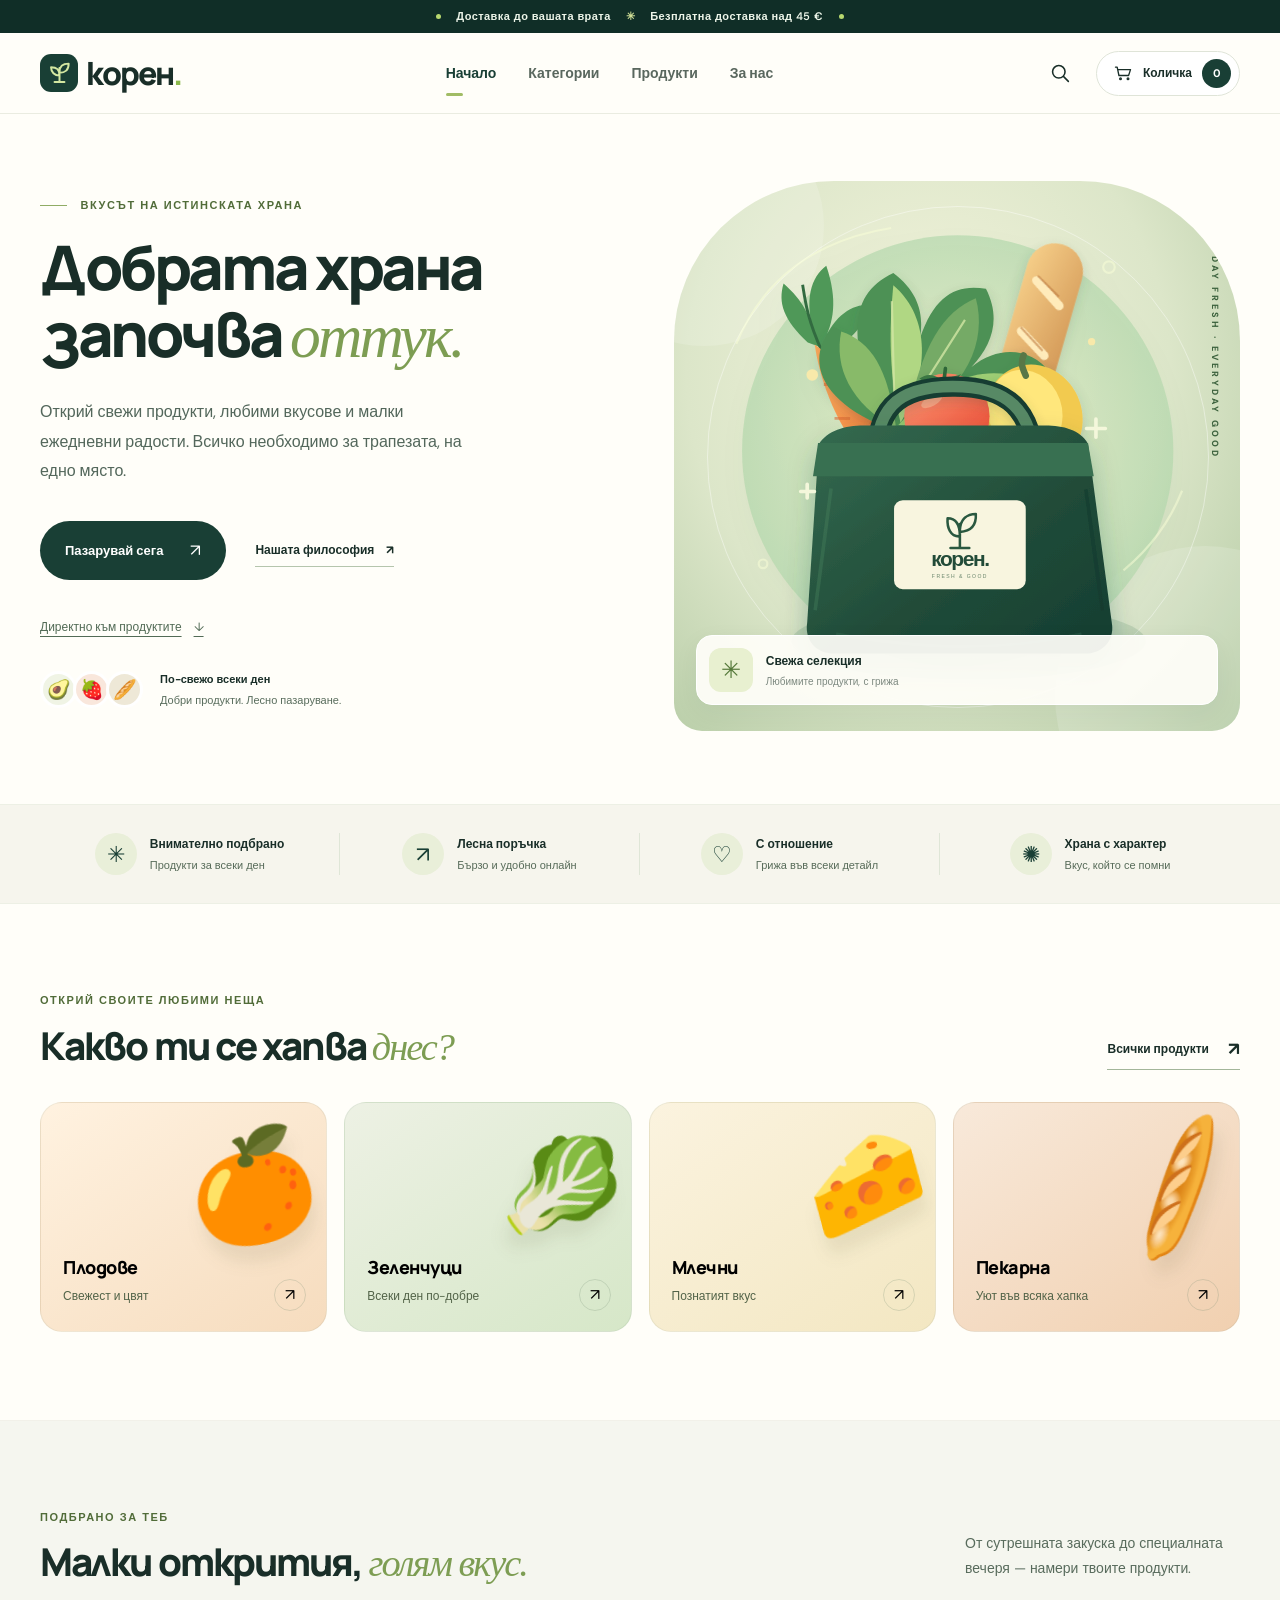
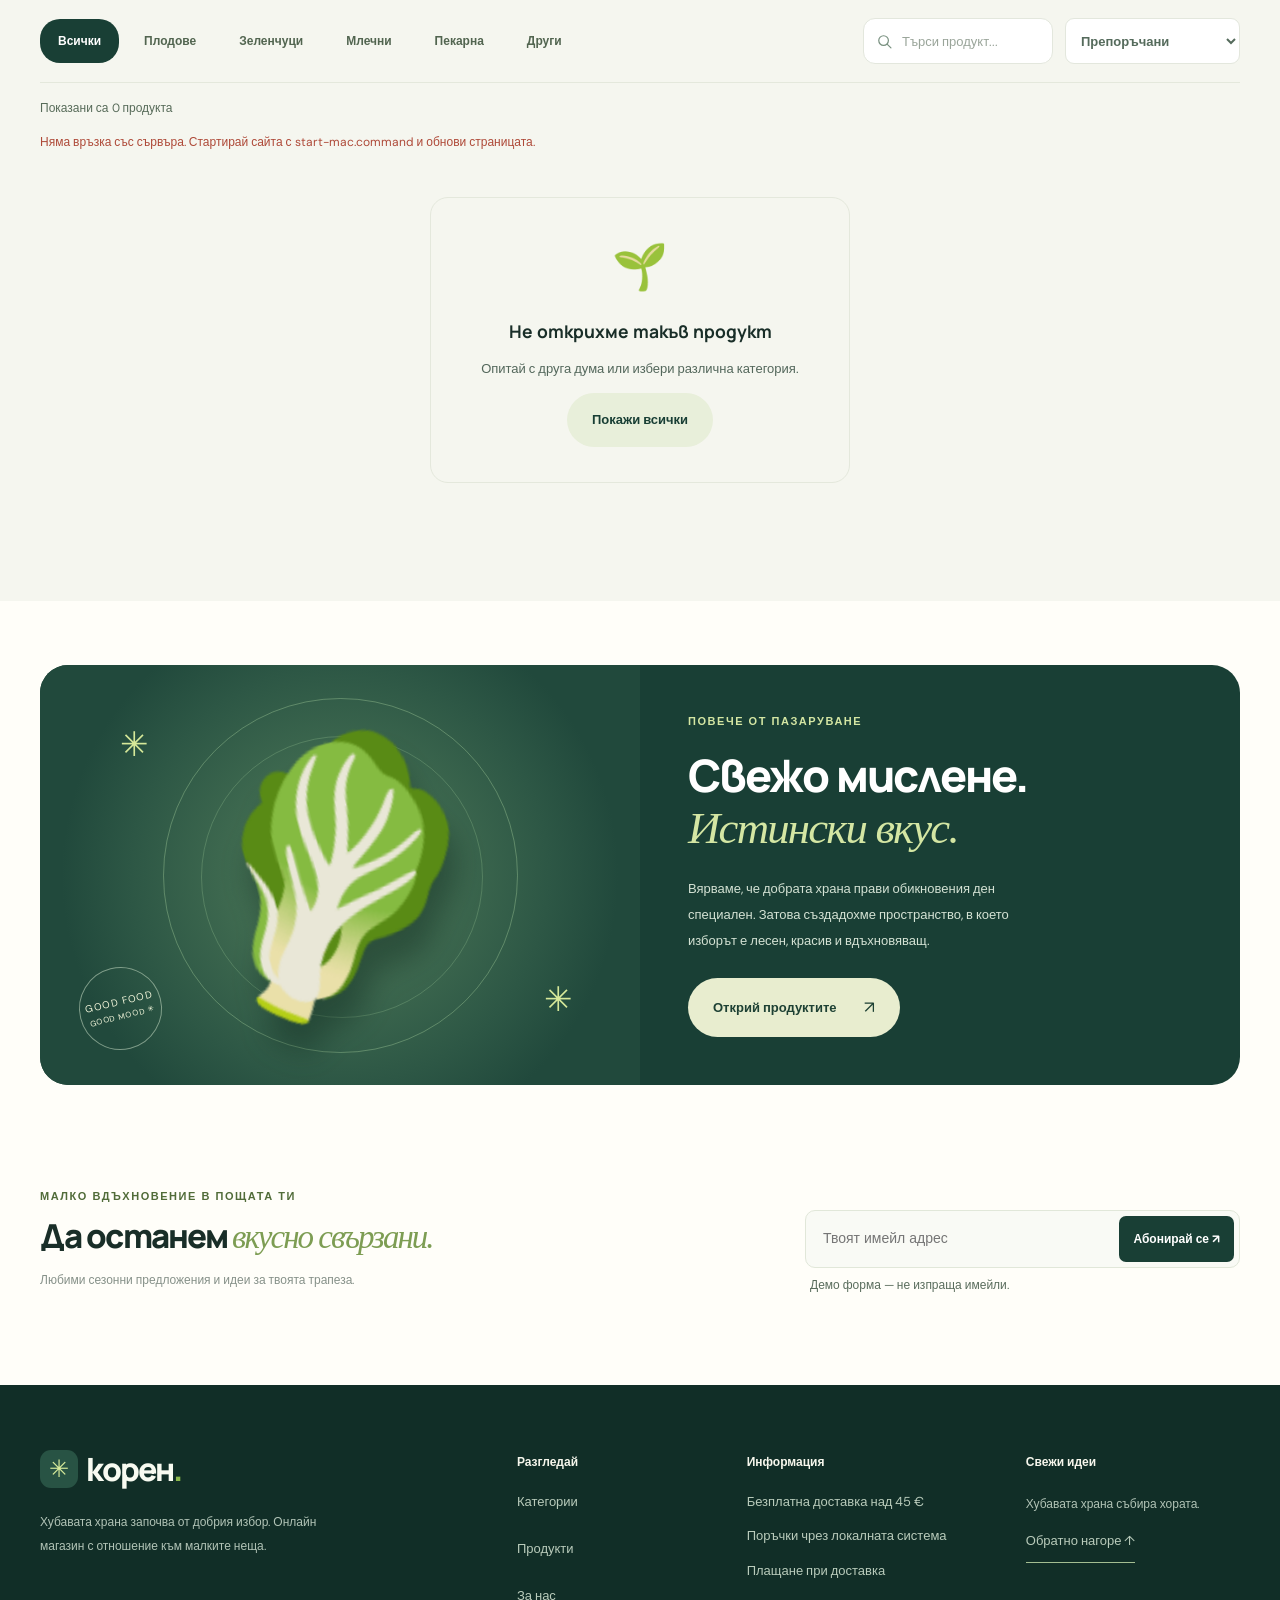
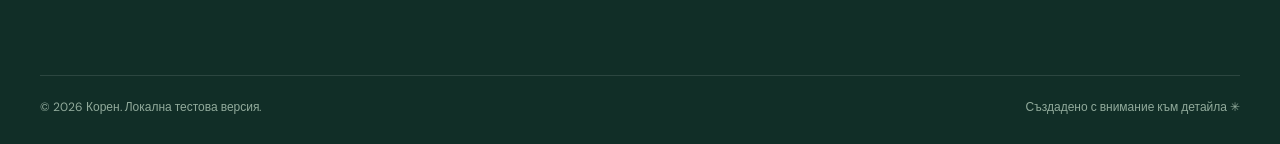
==== commit 45fbe825: "Refine Koren storefront visual system and mobile navigation" ====
--- a/index.html
+++ b/index.html
@@ -2,7 +2,7 @@
 <html lang="bg">
 <head>
   <meta charset="utf-8" />
-  <meta name="viewport" content="width=device-width, initial-scale=1" />
+  <meta name="viewport" content="width=device-width, initial-scale=1, viewport-fit=cover" />
   <meta name="theme-color" content="#193f35" />
   <meta name="description" content="Корен — модерен онлайн магазин за свежи плодове, зеленчуци и внимателно подбрани хранителни продукти." />
   <title>Корен — свежест, която има значение</title>
@@ -12,6 +12,7 @@
   <link href="https://fonts.googleapis.com/css2?family=DM+Sans:wght@400;500;600;700&family=Manrope:wght@400;500;600;700;800&display=swap" rel="stylesheet" />
   <link rel="stylesheet" href="styles.css" />
   <script defer src="app.js"></script>
+  <script defer src="assets/experience.js"></script>
 </head>
 <body>
   <a class="skip-link" href="#products">Към продуктите</a>
@@ -47,12 +48,13 @@
         <h1 id="hero-heading">Добрата храна<br />започва <em>оттук.</em></h1>
         <p class="hero-description">Открий свежи продукти, любими вкусове и малки ежедневни радости. Всичко необходимо за трапезата, на едно място.</p>
         <div class="hero-buttons"><a href="#products" class="button button-primary">Пазарувай сега <span class="button-arrow" aria-hidden="true">↗</span></a><a href="#story" class="text-link">Нашата философия <span aria-hidden="true">↗</span></a></div>
+        <a class="story-skip" href="#products">Директно към продуктите <span aria-hidden="true">↓</span></a>
         <div class="hero-social-proof"><div class="small-illustrations" aria-hidden="true"><span>🥑</span><span>🍓</span><span>🥖</span></div><div><strong>По-свежо всеки ден</strong><small>Добри продукти. Лесно пазаруване.</small></div></div>
       </div>
       <div class="hero-visual">
         <div class="hero-shape hero-shape-one" aria-hidden="true"></div>
         <div class="hero-shape hero-shape-two" aria-hidden="true"></div>
-        <img class="hero-illustration" src="assets/hero-market.svg" alt="Илюстрация на платнена чанта със свежи плодове, зеленчуци и хляб" />
+        <img class="hero-illustration" src="assets/hero-market.svg" width="720" height="720" fetchpriority="high" decoding="async" alt="Илюстрация на платнена чанта със свежи плодове, зеленчуци и хляб" />
         <div class="hero-float"><div class="float-icon">✳</div><div><strong>Свежа селекция</strong><span>Любимите продукти, с грижа</span></div></div>
         <span class="hero-vertical" aria-hidden="true">EVERYDAY FRESH · EVERYDAY GOOD</span>
       </div>
@@ -75,10 +77,11 @@
       </div>
     </section>
 
-    <section class="section products-section" id="products" aria-labelledby="products-title"><div class="container">
+    <section class="section products-section" tabindex="-1" id="products" aria-labelledby="products-title"><div class="container">
       <div class="section-heading products-heading"><div><p class="eyebrow">ПОДБРАНО ЗА ТЕБ</p><h2 id="products-title">Малки открития, <em>голям вкус.</em></h2></div><p class="section-intro">От сутрешната закуска до специалната вечеря — намери твоите продукти.</p></div>
       <div class="catalog-toolbar"><div class="filter-list" role="group" aria-label="Филтри по категория" id="categoryFilters"><button class="filter-button selected" type="button" data-filter="Всички" aria-pressed="true">Всички</button><button class="filter-button" type="button" data-filter="Плодове" aria-pressed="false">Плодове</button><button class="filter-button" type="button" data-filter="Зеленчуци" aria-pressed="false">Зеленчуци</button><button class="filter-button" type="button" data-filter="Млечни" aria-pressed="false">Млечни</button><button class="filter-button" type="button" data-filter="Пекарна" aria-pressed="false">Пекарна</button><button class="filter-button" type="button" data-filter="Други" aria-pressed="false">Други</button></div><div class="catalog-controls"><label class="catalog-search"><svg viewBox="0 0 24 24" fill="none" stroke="currentColor" stroke-width="1.7" aria-hidden="true"><circle cx="10.7" cy="10.7" r="6.8"/><path d="m16 16 5.1 5.1" stroke-linecap="round"/></svg><input id="productSearch" type="search" placeholder="Търси продукт..." aria-label="Търси продукт" /></label><label class="select-wrap"><span class="sr-only">Подреди продукти</span><select id="sortProducts"><option value="featured">Препоръчани</option><option value="priceAsc">Цена: ниска към висока</option><option value="priceDesc">Цена: висока към ниска</option><option value="name">По име</option></select></label></div></div>
       <p class="results-count" id="resultsCount" aria-live="polite"></p><p id="serverStatus" class="results-count" aria-live="polite">Свързване с магазина...</p>
+      <noscript><p class="static-notice">За търсене, разглеждане на каталога и поръчки включи JavaScript в браузъра. Информацията за магазина остава достъпна по-долу.</p></noscript>
       <div class="product-grid" id="productGrid"></div>
       <div class="no-results" id="noResults" hidden><span>🌱</span><h3>Не открихме такъв продукт</h3><p>Опитай с друга дума или избери различна категория.</p><button class="button button-secondary" type="button" id="resetFilters">Покажи всички</button></div>
     </div></section>
--- a/styles.css
+++ b/styles.css
@@ -26,3 +26,63 @@
 .payment-result[data-state="error"]{background:#fff0ea;border-color:#e7b9a8;color:#99422d}
 .payment-result[data-state="pending"]{background:#fff9e9;border-color:#e8d8a1;color:#6c5b28}
 @media(max-width:780px){.payment-result:not([hidden]){margin:12px 18px 0;padding:15px;font-size:12px}}
+
+/* Koren editorial system. The original logo, copy, art and catalog are retained. */
+:root{--muted:#53675b;--cream:#f6f5ed;--paper:#fffef9;--header-height:84px;--shadow:0 16px 40px #193f3510}
+html{scroll-padding-top:calc(var(--header-height) + 20px)}
+body{font-size:15px;line-height:1.5}
+.container{width:min(100% - 80px,1240px)}
+.eyebrow{color:#516c39;letter-spacing:.14em;font-size:11px}
+.site-header{background:#fffef9f5;padding-top:env(safe-area-inset-top)}
+.header-inner{height:80px}.desktop-nav{margin-left:0;gap:32px}.desktop-nav a{font-size:14px}
+.icon-button,.close-button,.quick-add{min-width:44px;min-height:44px}
+.cart-toggle{min-height:44px}.button{border-radius:999px;font-size:13px;padding-inline:25px;box-shadow:none}
+.button-primary:hover{box-shadow:0 8px 24px #193f3520}
+.hero{gap:56px;padding-block:54px 60px;min-height:690px;align-items:center}
+.hero-content{min-width:0}.hero h1{font-size:clamp(44px,4.8vw,70px);white-space:normal;letter-spacing:-.055em;line-height:1.09}
+.hero h1 em{letter-spacing:-.045em}.hero-description{color:#53675b;line-height:1.85;max-width:440px}
+.hero-visual{min-height:550px;border-radius:160px 160px 28px 28px;background:radial-gradient(ellipse at 45% 35%,#f4f4dc,#dce6c9 55%,#b2c9a2)}
+.hero-illustration{width:100%;left:0;top:0;height:100%;object-fit:contain}
+.hero-vertical{color:#3c623d}.hero-float{bottom:26px;left:22px;right:22px;border-radius:16px;background:#fffef9ed;box-shadow:0 8px 24px #193f3510}
+.hero-social-proof{margin-top:22px}.hero-social-proof small{color:#596d5d}
+.story-skip{display:inline-flex;align-items:center;gap:12px;margin-top:25px;font-size:12px;color:#526b56;text-decoration:underline;text-underline-offset:5px;min-height:44px}
+.trust-strip{background:var(--cream)}.trust-items{padding-block:28px}.trust-item strong{font-size:12px}.trust-item small{color:#576b59;font-size:11px}
+.section{padding-block:88px}.section-heading{margin-bottom:32px}.section h2{line-height:1.2}
+.category-card{border-color:#193f3510;border-radius:22px;min-height:230px}.category-copy small{color:#526348;font-size:12px}
+.products-section{background:#f5f6ef}.section-intro{font-size:14px;color:#586b5c}
+.catalog-toolbar{gap:20px}.filter-button{min-height:44px;font-size:12px;padding-inline:17px;color:#526550}
+.catalog-search{height:46px;border-radius:12px}.catalog-search input,.select-wrap select{font-size:13px}.select-wrap select{min-height:46px}
+.catalog-search:focus-within,.newsletter-form:focus-within{outline:3px solid #a0bf56;outline-offset:3px}
+.results-count{color:#576b59;font-size:12px}.results-count:empty{display:none}
+.product-grid{gap:22px}.product-card{background:var(--paper);padding:10px;border:1px solid #193f350d;border-radius:22px;box-shadow:0 4px 18px #193f3504}
+.product-image-wrap{border-radius:14px}.product-details{padding:17px 8px 11px}.product-category{color:#596f59;font-size:11px}.product-title{font-size:14px}.product-unit,.product-price small{color:#5c6e5c}
+.product-old-price{color:#6a7965}.product-bottom{flex-wrap:wrap;row-gap:4px}.product-image-button:focus-visible{border-radius:14px}
+.feature-section{padding-block:64px 70px}.feature-panel{border-radius:28px}.feature-content{padding:48px}.eyebrow-light{color:#d4e6a3}
+.newsletter-section{padding-bottom:96px}.newsletter-form{min-height:58px}.newsletter-form input{font-size:14px}.newsletter-form button{font-size:12px;min-height:44px}.form-message{font-size:12px;color:#5a6d5d}
+.footer-column a,.footer-column span{font-size:13px}.footer-column a{min-height:32px}.footer-bottom{font-size:12px}
+.cart-bottom{padding-bottom:max(24px,env(safe-area-inset-bottom))}.modal-shell{max-height:calc(100dvh - 32px)}
+.checkout-inner input,.checkout-inner textarea,.checkout-inner select{font-size:16px}.demo-note{color:#596c5b;line-height:1.6}
+.static-notice{padding:24px;background:var(--paper);border:1px solid var(--line);border-radius:16px}
+@supports(animation-timeline:view()){
+ @media(prefers-reduced-motion:no-preference){
+  .hero-illustration{animation:market-drift linear both;animation-timeline:view();animation-range:exit 0% exit 100%}
+  .feature-big-icon{animation:leaf-reveal linear both;animation-timeline:view();animation-range:entry 0% entry 100%}
+ }
+}
+@keyframes market-drift{from{transform:translateY(0) rotate(0)}to{transform:translateY(-25px) rotate(-3deg)}}
+@keyframes leaf-reveal{from{transform:rotate(-23deg) scale(.9)}to{transform:rotate(-15deg) scale(1)}}
+@media(max-width:1100px){.container{width:min(100% - 48px,1240px)}.hero{gap:28px}.hero-visual{min-height:490px}.hero h1{font-size:clamp(42px,5vw,58px)}.hero-buttons{gap:18px}.feature-content{padding:36px}.footer-grid{gap:30px}}
+@media(max-width:780px){
+ .container{width:calc(100% - 40px)}.header-inner{gap:12px}.site-header .header-inner{height:68px}
+ .header-actions{gap:4px}.mobile-nav:not([hidden]){max-height:calc(100dvh - 100px);overflow-y:auto;padding-bottom:16px}.mobile-nav a{font-size:15px;min-height:48px}
+ .hero{gap:24px;padding-block:34px 38px;min-height:0}.hero h1{font-size:clamp(38px,7.8vw,60px);margin-bottom:20px}
+ .hero-content{padding:0}.hero-description{font-size:15px;max-width:540px}.hero-buttons{margin-top:24px;flex-wrap:wrap;gap:14px 22px}.hero-buttons .text-link{font-size:13px;min-height:44px}
+ .hero-social-proof{margin-top:16px}.story-skip{margin-top:10px}.hero-visual{min-height:0;height:clamp(320px,95vw,510px);border-radius:120px 120px 24px 24px}.hero-float{bottom:16px;left:16px;right:16px}.hero-vertical{right:14px;top:100px;font-size:8px}
+ .section{padding-block:60px}.section h2{font-size:clamp(29px,5.5vw,40px);letter-spacing:-.045em}.section-heading{align-items:flex-start;flex-direction:column}
+ .categories-grid{gap:12px}.category-card{min-height:200px}.category-copy{left:16px;bottom:23px}.category-copy strong{font-size:17px}.category-copy small{font-size:11px}
+ .product-grid{gap:14px}.catalog-controls{flex-wrap:wrap}.catalog-search{min-width:0;flex:1 1 180px}.select-wrap{flex:1 1 150px}.select-wrap select{width:100%;max-width:none}.filter-list{max-width:100%}
+ .product-card{padding:7px;border-radius:18px}.product-details{padding:12px 4px}.product-title{font-size:13px}.product-price{font-size:15px}
+ .feature-section{padding-block:38px 60px}.feature-content{padding:30px}.newsletter-section{gap:22px;padding-bottom:85px}.newsletter-form{flex:auto}.footer-grid{gap:30px 20px}
+}
+@media(max-width:380px){.container{width:calc(100% - 28px)}.brand-name{font-size:26px}.brand-mark{width:30px;height:30px}.brand-mark svg{width:27px;height:27px}.brand{gap:5px}.hero h1{font-size:37px}.header-actions{gap:0}.hero-visual{height:320px}.category-card{min-height:180px}.category-emoji{font-size:72px}.category-copy strong{font-size:15px}.category-copy small{max-width:95px}.product-grid{gap:10px}.product-price{font-size:14px}.newsletter-form button{padding-inline:9px}}
+@media(prefers-reduced-motion:reduce){.hero-illustration,.feature-big-icon{animation:none!important}}
